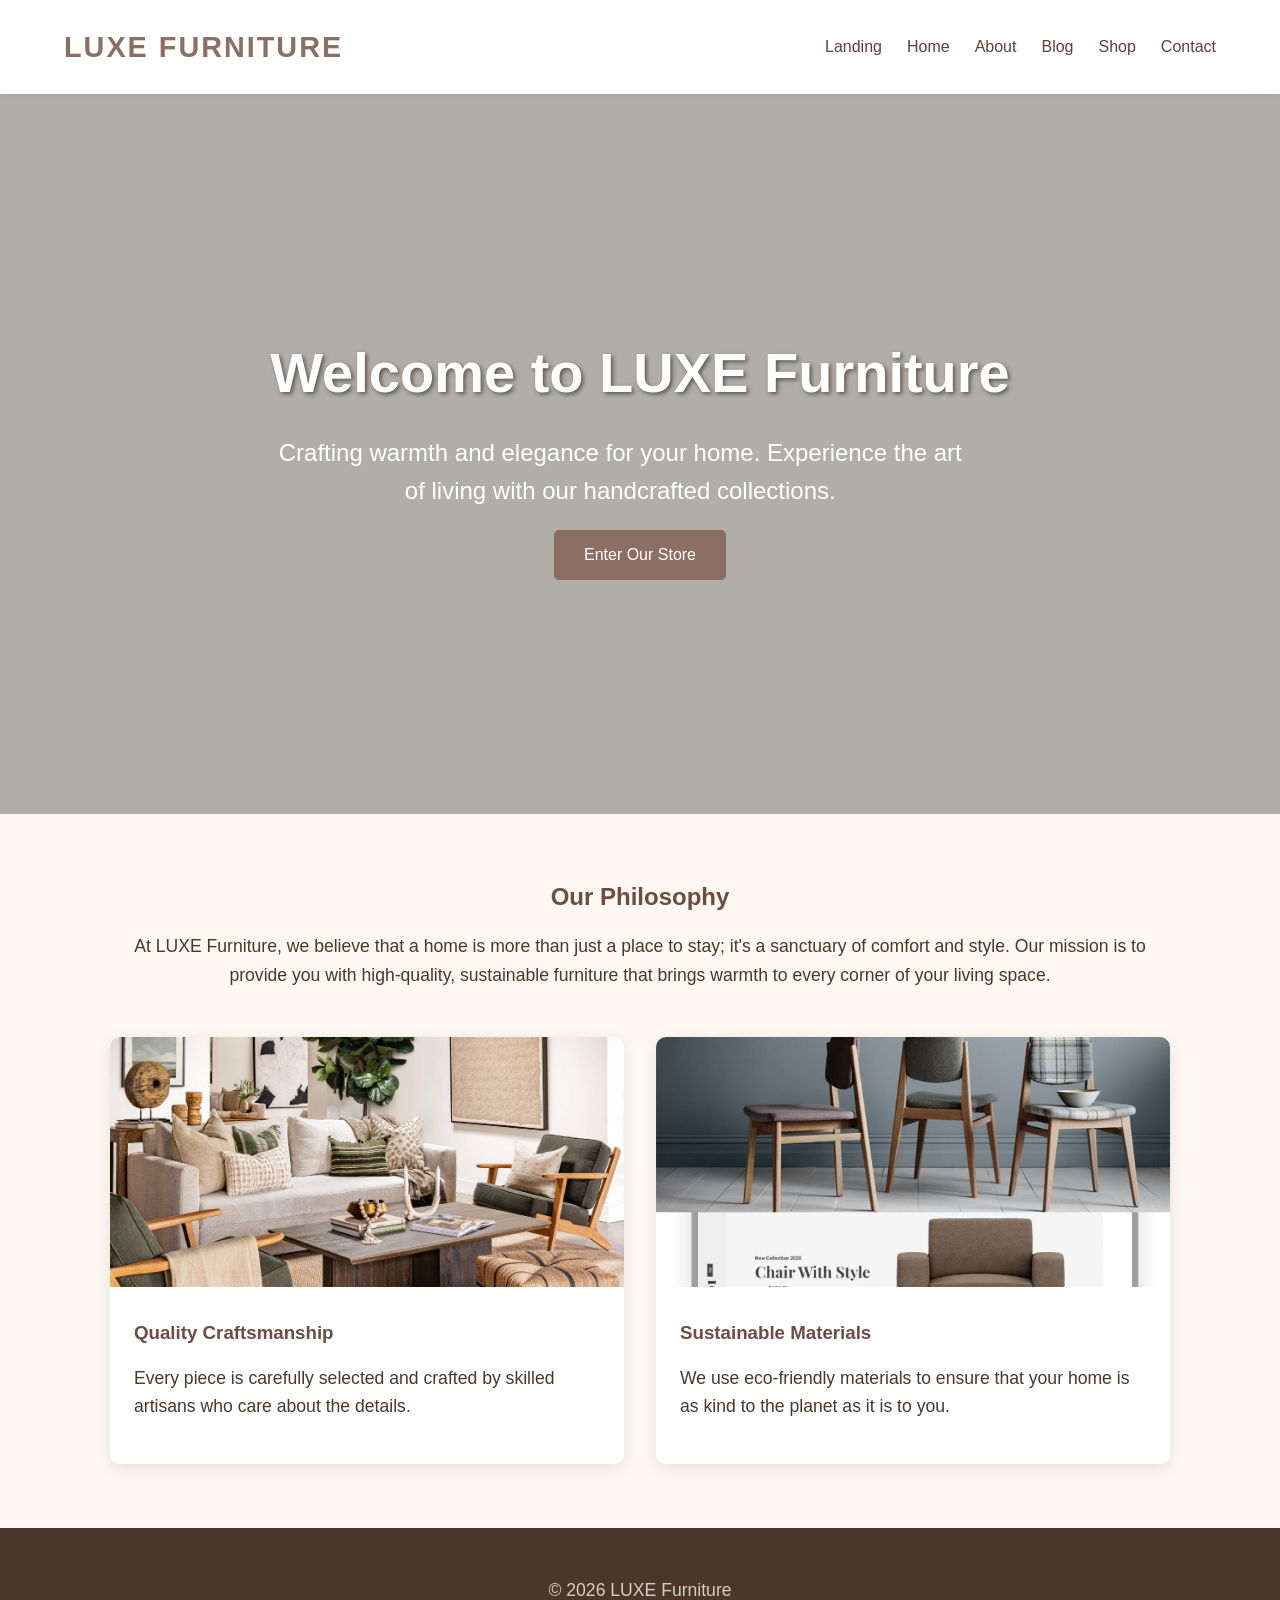
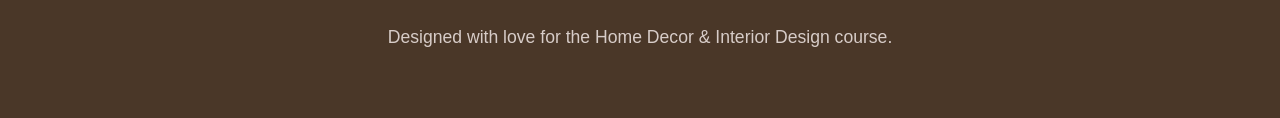
==== index.html @ 1a229eb6 "intial commit" ====
<!DOCTYPE html>
<html lang="en">
<head>
    <meta charset="UTF-8">
    <meta name="viewport" content="width=device-width, initial-scale=1.0">
    <title>LUXE Furniture</title>
    <link rel="stylesheet" href="style.css">
</head>
<body>
    <header>
        <div class="logo">LUXE Furniture</div>
        <nav>
            <ul>
                <li><a href="index.html">Landing</a></li>
                <li><a href="home.html">Home</a></li>
                <li><a href="about.html">About</a></li>
                <li><a href="blog.html">Blog</a></li>
                <li><a href="shop.html">Shop</a></li>
                <li><a href="contact.html">Contact</a></li>
            </ul>
        </nav>
    </header>

    <section class="hero">
        <div class="hero-content">
            <h1>Welcome to LUXE Furniture</h1>
            <p>Crafting warmth and elegance for your home. Experience the art of living with our handcrafted collections.</p>
            <a href="home.html" class="btn">Enter Our Store</a>
        </div>
    </section>

    <div class="container">
        <div class="section-title">
            <h2>Our Philosophy</h2>
            <p>At LUXE Furniture, we believe that a home is more than just a place to stay; it's a sanctuary of comfort and style. Our mission is to provide you with high-quality, sustainable furniture that brings warmth to every corner of your living space.</p>
        </div>

        <div class="grid">
            <div class="product-card">
                <img src="images/hero.jpg" alt="Quality Craftsmanship">
                <div class="product-info">
                    <h3>Quality Craftsmanship</h3>
                    <p>Every piece is carefully selected and crafted by skilled artisans who care about the details.</p>
                </div>
            </div>
            <div class="product-card">
                <img src="about.jpg" alt="Sustainable Materials">
                <div class="product-info">
                    <h3>Sustainable Materials</h3>
                    <p>We use eco-friendly materials to ensure that your home is as kind to the planet as it is to you.</p>
                </div>
            </div>
        </div>
    </div>

    <footer>
        <p>&copy; 2026 LUXE Furniture</p>
        <p>Designed with love for the Home Decor & Interior Design course.</p>
    </footer>
</body>
</html>
---- style.css ----
*{
    margin:0;
    padding:0;
    box-sizing: border-box;
}

body {
    font-family: 'Segoe UI', Tahoma,  Verdana, sans-serif;
    line-height: 1.6;
    color:#4a3728; 
    background-color: #fdf8f2; 
}

h1, h2, h3 {
    color: #6d4c41;
    margin-bottom: 1rem;
}

p {
    margin-bottom: 1.2rem;
    font-size: 1.1rem;
}

/* Navigation Bar */
header {
    background-color: #fff;
    padding: 1.5rem 5%;
    display: flex;
    justify-content: space-between;
    align-items: center;
    box-shadow: 0 2px 5px rgba(0,0,0,0.05);
    position: sticky;
    top: 0;
    z-index: 1000;
}

.logo {
    font-size: 1.8rem;
    font-weight: bold;
    color: #8d6e63;
    text-transform: uppercase;
    letter-spacing: 2px;
}

nav ul {
    list-style: none;
    display: flex;
}

nav ul li {
    margin-left: 25px;
}

nav ul li a {
    text-decoration: none;
    color: #5d4037;
    font-weight: 500;
    transition: color 0.3s;
}

nav ul li a:hover {
    color: #de4007;
}

/* Hero Section */
.hero {
    height: 80vh;
    background-size: cover;
    background-position: center;
    display: flex;
    flex-direction: column;
    justify-content: center;
    align-items: center;
    text-align: center;
    color: white;
    padding: 0 20px;
    position: relative;
}

.hero::before {
    content: '';
    position: absolute;
    top: 0;
    left: 0;
    right: 0;
    bottom: 0;
    background: rgba(0,0,0,0.3);
    z-index: 1;
}

.hero-content {
    position: relative;
    z-index: 2;
}

.hero h1 {
    font-size: 3.5rem;
    color: white;
    text-shadow: 2px 2px 4px rgba(0,0,0,0.5);
}

.hero p {
    font-size: 1.5rem;
    max-width: 700px;
}

/* Buttons */
.btn {
    display: inline-block;
    padding: 12px 30px;
    background-color: #8d6e63;
    color: white;
    text-decoration: none;
    border-radius: 5px;
    transition: background 0.3s;
    border: none;
    cursor: pointer;
    font-size: 1rem;
}

.btn:hover {
    background-color: #6d4c41;
}

/* Main Content Containers */
.container {
    max-width: 1100px;
    margin: 4rem auto;
    padding: 0 20px;
}

.section-title {
    text-align: center;
    margin-bottom: 3rem;
}

/* Grid Layouts */
.grid {
    display: grid;
    grid-template-columns: repeat(auto-fit, minmax(300px, 1fr));
    gap: 2rem;
}

/* Product Cards */
.product-card {
    background: white;
    border-radius: 10px;
    overflow: hidden;
    box-shadow: 0 4px 15px rgba(0,0,0,0.1);
    transition: transform 0.3s;
}

.product-card:hover {
    transform: translateY(-5px);
}

.product-card img {
    width: 100%;
    height: 250px;
    object-fit: cover;
}

.product-info {
    padding: 1.5rem;
}

.product-price {
    font-weight: bold;
    color: #8d6e63;
    font-size: 1.2rem;
}

/* Blog Section */
.blog-post {
    margin-bottom: 3rem;
    background: white;
    padding: 2rem;
    border-radius: 10px;
    border-left: 5px solid #d7ccc8;
}

/* Footer */
footer {
    background-color: #4a3728;
    color: #d7ccc8;
    text-align: center;
    padding: 3rem 0;
    margin-top: 4rem;
}
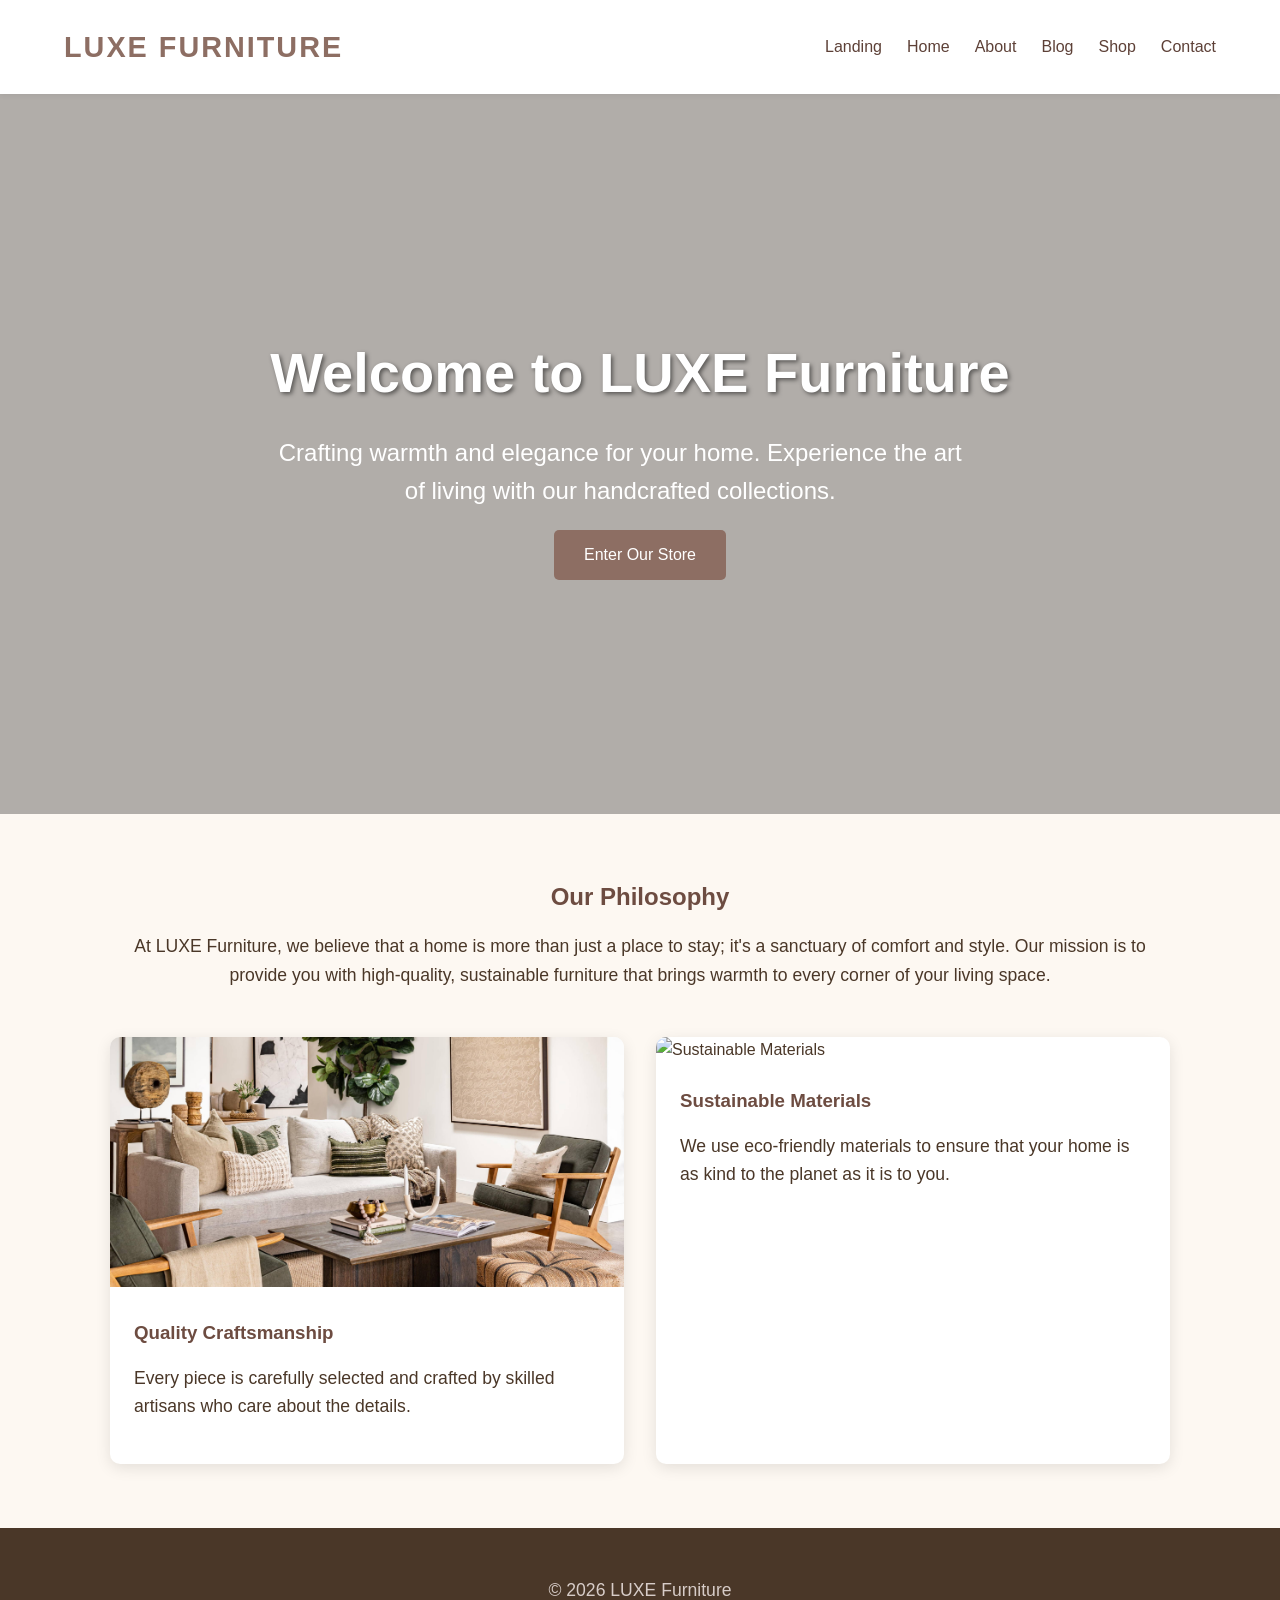
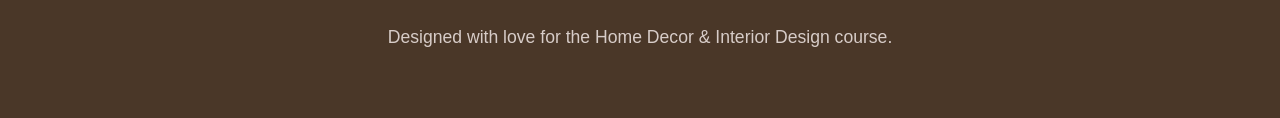
==== commit 01a44227: "Updated-files" ====
--- a/index.html
+++ b/index.html
@@ -44,7 +44,7 @@
                 </div>
             </div>
             <div class="product-card">
-                <img src="about.jpg" alt="Sustainable Materials">
+                <img src="images/about.jpg" alt="Sustainable Materials">
                 <div class="product-info">
                     <h3>Sustainable Materials</h3>
                     <p>We use eco-friendly materials to ensure that your home is as kind to the planet as it is to you.</p>
--- a/style.css
+++ b/style.css
@@ -114,7 +114,7 @@
     color: white;
     text-decoration: none;
     border-radius: 5px;
-    transition: background 0.3s;
+    transition:0.3s;
     border: none;
     cursor: pointer;
     font-size: 1rem;
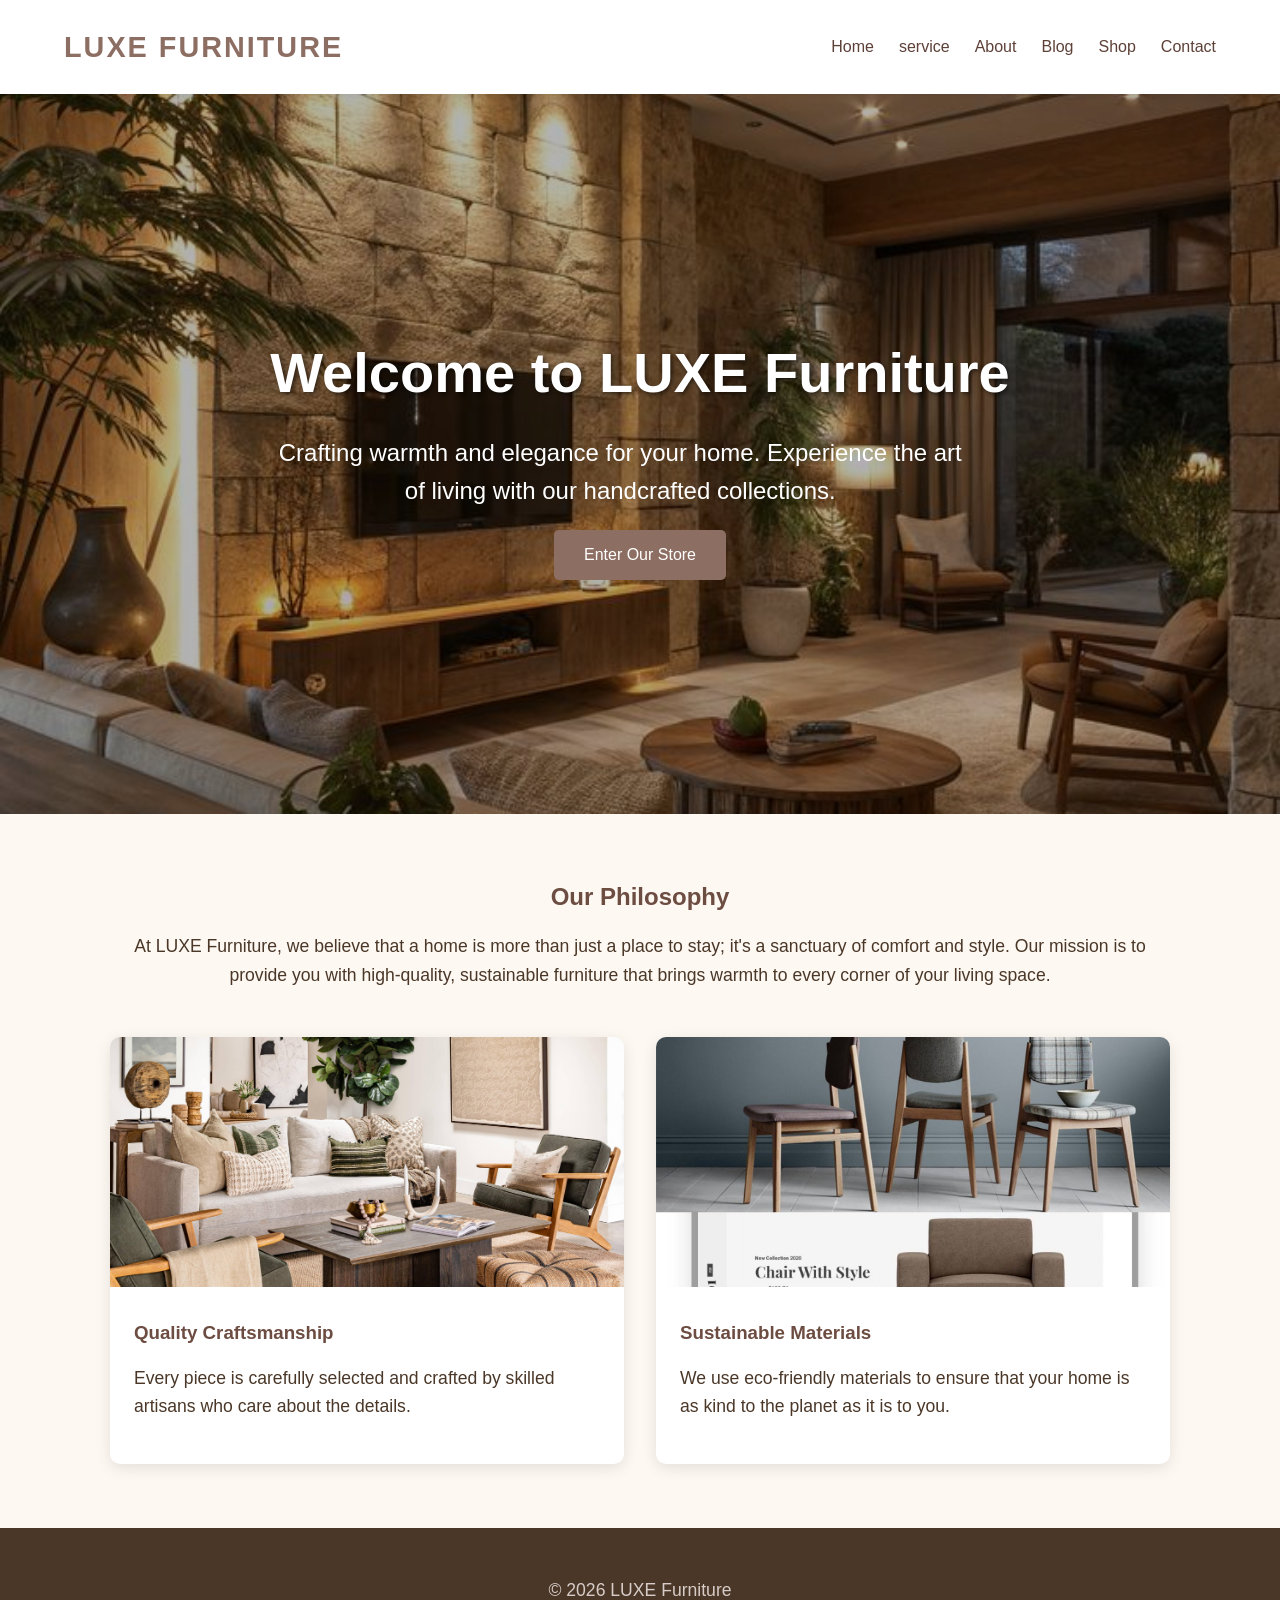
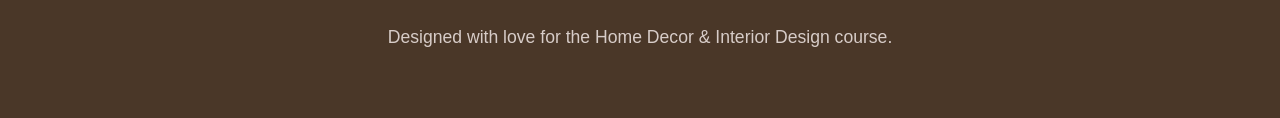
==== commit b9fd8c5d: "updated index.html" ====
--- a/index.html
+++ b/index.html
@@ -9,10 +9,10 @@
 <body>
     <header>
         <div class="logo">LUXE Furniture</div>
-        <nav>
+        <nav class="main-nav">
             <ul>
-                <li><a href="index.html">Landing</a></li>
-                <li><a href="home.html">Home</a></li>
+                <li><a href="index.html">Home</a></li>
+                <li><a href="home.html">service</a></li>
                 <li><a href="about.html">About</a></li>
                 <li><a href="blog.html">Blog</a></li>
                 <li><a href="shop.html">Shop</a></li>
--- a/style.css
+++ b/style.css
@@ -43,7 +43,6 @@
     text-transform: uppercase;
     letter-spacing: 2px;
 }
-
 nav ul {
     list-style: none;
     display: flex;
@@ -66,6 +65,7 @@
 
 /* Hero Section */
 .hero {
+    background-image: url(images/Modern\ Earthy.jpg);
     height: 80vh;
     background-size: cover;
     background-position: center;
@@ -87,7 +87,7 @@
     right: 0;
     bottom: 0;
     background: rgba(0,0,0,0.3);
-    z-index: 1;
+    z-index: 1; 
 }
 
 .hero-content {
